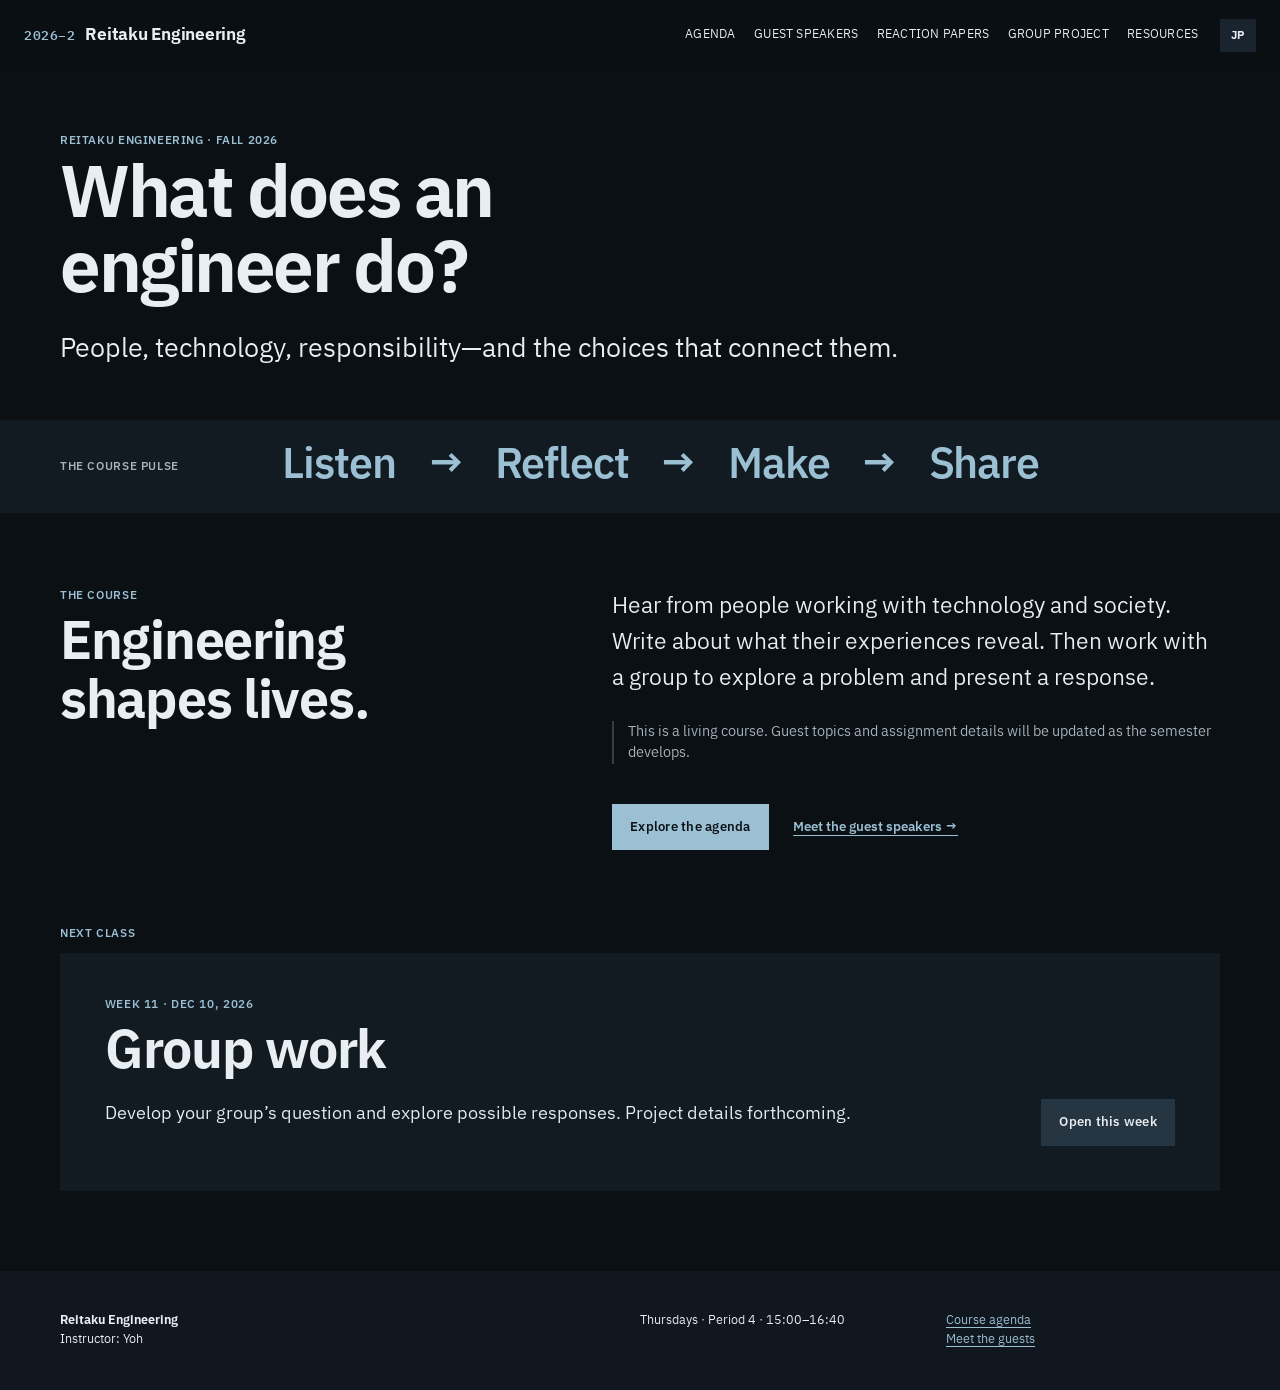
==== index.html @ f060b436 "Simplify map previews and remove PDF download links" ====
<!doctype html><html lang="en"><head><meta charset="utf-8"><meta name="viewport" content="width=device-width, initial-scale=1"><meta name="description" content="Fall 2026 Reitaku Engineering course with Yoh"><title>Home · Reitaku Engineering</title><link rel="icon" href="favicon.svg" type="image/svg+xml"><link rel="preconnect" href="https://fonts.googleapis.com"><link rel="preconnect" href="https://fonts.gstatic.com" crossorigin><link href="https://fonts.googleapis.com/css2?family=IBM+Plex+Mono:wght@400;500;600&family=IBM+Plex+Sans+JP:wght@400;500;600;700&family=IBM+Plex+Sans:wght@400;500;600;700&display=swap" rel="stylesheet"><link rel="stylesheet" href="assets/styles.css?v=55b4c68"><link rel="stylesheet" href="assets/design.css?v=3"></head><body data-page="index"><a class="skip-link" href="#main">Skip to content</a><header class="site-header"><a class="wordmark" href="index.html"><span>2026–2</span> Reitaku Engineering</a><button class="menu-toggle" aria-expanded="false" aria-controls="site-nav" data-ja="メニュー">Menu</button><nav id="site-nav" class="site-nav" aria-label="Course navigation"><a href="agenda.html" data-ja="授業予定">Agenda</a><a href="guests.html" data-ja="ゲスト講師">Guest speakers</a><a href="reactions.html" data-ja="リアクションペーパー">Reaction papers</a><a href="project.html" data-ja="グループ課題">Group project</a><a href="resources.html" data-ja="資料">Resources</a></nav></header><main id="main"><section class="page-hero wrap"><p class="eyebrow" data-ja="麗澤エンジニアリング · 2026年度後期">Reitaku Engineering · Fall 2026</p><h1 data-ja="エンジニアは<br>何をする人？">What does an<br>engineer do?</h1><p class="dek" data-ja="人、技術、責任。そのつながりを考える授業です。">People, technology, responsibility—and the choices that connect them.</p></section><section class="manifesto"><div class="wrap manifesto-grid"><p class="section-label" data-ja="授業の流れ">The course pulse</p><p class="pulse"><span data-ja="聞く">Listen</span> <span>→</span> <span data-ja="考える">Reflect</span> <span>→</span> <span data-ja="つくる">Make</span> <span>→</span> <span data-ja="伝える">Share</span></p></div></section><section class="wrap intro-grid"><div><p class="section-label" data-ja="この授業について">The course</p><h2 data-ja="技術は人の暮らしに関わる。">Engineering shapes lives.</h2></div><div class="prose-large"><p data-ja="実際に技術や社会に関わるゲストの話を聞き、自分の考えを文章にします。後半はグループで問題を探り、提案を発表します。">Hear from people working with technology and society. Write about what their experiences reveal. Then work with a group to explore a problem and present a response.</p><p class="living-course" data-ja="この授業は進行に合わせて更新します。講演内容や課題の詳細は随時案内します。">This is a living course. Guest topics and assignment details will be updated as the semester develops.</p><div class="hero-actions"><a class="button" href="agenda.html" data-ja="授業予定を見る">Explore the agenda</a><a class="text-link" href="guests.html" data-ja="ゲスト講師を見る →">Meet the guest speakers →</a></div></div></section><section class="wrap now-section"><p class="section-label" data-ja="次の授業">Next class</p><div class="feature-card" id="next-class"><p data-ja="授業予定を読み込み中…">Loading schedule…</p></div></section></main><footer class="site-footer"><div class="wrap footer-grid"><p><strong>Reitaku Engineering</strong><br><span data-ja="担当：Yoh">Instructor: Yoh</span></p><p data-ja="木曜日 · 4限 · 15:00–16:40">Thursdays · Period 4 · 15:00–16:40</p><p><a href="agenda.html" data-ja="授業予定を見る">Course agenda</a><br><a href="guests.html" data-ja="ゲスト講師を見る">Meet the guests</a></p></div></footer><script src="assets/site.js?v=3"></script></body></html>
---- assets/styles.css ----
:root {
  --paper: #f7f4ed;
  --ink: #111111;
  --muted: #5d5a54;
  --blue: #143c63;
  --red: #b6372e;
  --yellow: #e2b73b;
  --green: #2f6758;
  --white: #fffdf8;
  --serif: "Source Serif 4", Georgia, "Times New Roman", serif;
  --sans: "Libre Franklin", Arial, sans-serif;
  --max: 1240px;
}

* { box-sizing: border-box; }
html { scroll-behavior: smooth; }
body {
  margin: 0;
  color: var(--ink);
  background: var(--paper);
  font-family: var(--serif);
  font-size: 18px;
  line-height: 1.5;
}
a { color: inherit; }
.wrap { width: min(calc(100% - 48px), var(--max)); margin-inline: auto; }
.skip-link { position: fixed; left: 1rem; top: -5rem; z-index: 100; background: var(--ink); color: white; padding: .75rem 1rem; font-family: var(--sans); }
.skip-link:focus { top: 1rem; }
.site-header {
  min-height: 76px;
  padding: 0 max(24px, calc((100vw - var(--max)) / 2));
  display: flex;
  align-items: center;
  justify-content: space-between;
  gap: 2rem;
  background: var(--paper);
  position: sticky;
  top: 0;
  z-index: 20;
  box-shadow: 0 1px 0 rgba(17,17,17,.2);
}
.wordmark { font-family: var(--serif); font-size: 1.2rem; font-weight: 900; text-decoration: none; letter-spacing: -.02em; }
.wordmark span { color: var(--red); font-family: var(--sans); font-size: .72em; letter-spacing: .04em; margin-right: .4rem; }
.site-nav { display: flex; align-items: center; gap: 1.4rem; font-family: var(--sans); font-size: .72rem; text-transform: uppercase; letter-spacing: .06em; }
.site-nav a { text-decoration: none; }
.site-nav a:hover, .site-nav a[aria-current="page"] { color: var(--red); }
.language-toggle { margin-left: .2rem; border: 0; background: var(--ink); color: var(--white); padding: .55rem .7rem; cursor: pointer; font: 700 .68rem var(--sans); letter-spacing: .06em; }
.language-toggle:hover, .language-toggle:focus-visible { background: var(--red); }
.menu-toggle { display: none; font: 600 .75rem var(--sans); text-transform: uppercase; background: none; border: 0; padding: .5rem; }
.hero { padding-block: clamp(5rem, 10vw, 9rem) clamp(4rem, 8vw, 7rem); }
.eyebrow, .section-label, .kicker { margin: 0 0 1.25rem; font: 600 .72rem/1.2 var(--sans); letter-spacing: .09em; text-transform: uppercase; color: var(--red); }
.hero h1 { max-width: 1050px; margin: 0; font-size: clamp(3.5rem, 8vw, 7.75rem); line-height: .91; letter-spacing: -.055em; font-weight: 900; }
.hero h1 em { font-weight: 400; color: var(--blue); }
.dek { max-width: 730px; font-size: clamp(1.35rem, 2.5vw, 2.1rem); line-height: 1.25; margin: 2rem 0 0; }
.hero-actions { margin-top: 2.5rem; display: flex; align-items: center; flex-wrap: wrap; gap: 1.5rem; }
.button { display: inline-flex; align-items: center; justify-content: center; padding: .9rem 1.15rem; background: var(--ink); color: var(--white); text-decoration: none; font: 600 .78rem var(--sans); letter-spacing: .02em; }
.button:hover { background: var(--red); }
.text-link { font: 600 .8rem var(--sans); text-decoration-thickness: 1px; text-underline-offset: 4px; }
.manifesto { background: var(--blue); color: var(--white); padding-block: 2rem; }
.manifesto-grid { display: grid; grid-template-columns: 180px 1fr; gap: 2rem; align-items: center; }
.manifesto .section-label { color: var(--yellow); margin: 0; }
.pulse { font: 600 clamp(1.6rem, 4vw, 3.7rem)/1 var(--sans); letter-spacing: -.04em; margin: 0; }
.pulse span { color: var(--yellow); padding-inline: .25em; }
.intro-grid { display: grid; grid-template-columns: .85fr 1.15fr; gap: clamp(3rem, 8vw, 9rem); padding-block: 7rem; }
.intro-grid h2, .section-heading h2 { font-size: clamp(2.3rem, 4vw, 4rem); line-height: 1; letter-spacing: -.04em; margin: 0; }
.prose-large { font-size: clamp(1.25rem, 2vw, 1.65rem); line-height: 1.42; }
.prose-large p:first-child { margin-top: 0; }
.living-course { margin-top: 1.5rem; padding-left: 1rem; box-shadow: inset 3px 0 0 var(--yellow); color: var(--muted); font-family: var(--sans); font-size: .86rem; line-height: 1.55; }
.route-section { padding-block: 2rem 7rem; }
.section-heading { display: grid; grid-template-columns: 180px 1fr; gap: 2rem; margin-bottom: 3rem; }
.route-list { display: grid; grid-template-columns: repeat(4, 1fr); gap: 1px; background: rgba(17,17,17,.2); }
.route-list a { min-height: 190px; padding: 1.4rem; background: var(--paper); display: flex; flex-direction: column; text-decoration: none; }
.route-list a:hover { background: var(--yellow); }
.route-list span, .route-list small { font: 600 .7rem var(--sans); letter-spacing: .05em; }
.route-list strong { font-size: 1.5rem; line-height: 1.08; margin-block: auto; }
.route-list small { color: var(--muted); }
.now-section { padding-bottom: 8rem; }
.feature-card { background: var(--green); color: var(--white); padding: clamp(2rem, 5vw, 4rem); display: flex; justify-content: space-between; gap: 3rem; align-items: end; }
.feature-card > div { max-width: 760px; }
.feature-card .kicker { color: var(--yellow); }
.feature-card h2 { margin: 0; font-size: clamp(2.5rem, 5vw, 5rem); line-height: .95; letter-spacing: -.04em; }
.feature-card p:not(.kicker) { font-size: 1.25rem; }
.button-light { background: var(--white); color: var(--ink); white-space: nowrap; }
.site-footer { background: var(--ink); color: var(--white); padding-block: 3rem; font-family: var(--sans); font-size: .75rem; }
.footer-grid { display: grid; grid-template-columns: 2fr 1fr 1fr; gap: 2rem; }
.footer-grid p { margin: 0; }
.footer-grid a { color: var(--white); text-underline-offset: 3px; }

/* Interior pages */
.page-hero { padding-block: clamp(4rem, 8vw, 7rem) 4rem; }
.page-hero h1 { max-width: 1000px; margin: 0; font-size: clamp(3.4rem, 8vw, 7rem); line-height: .9; letter-spacing: -.055em; }
.page-hero .dek { max-width: 850px; }
.page-index { margin-top: 2.5rem; display: flex; gap: .65rem; flex-wrap: wrap; }
.page-index a { padding: .55rem .75rem; background: rgba(20,60,99,.09); font: 600 .7rem var(--sans); text-decoration: none; }
.page-index a:hover { background: var(--yellow); }
.section-band { padding-block: 1.2rem; background: var(--blue); color: var(--white); }
.section-band .wrap { display: flex; justify-content: space-between; align-items: center; gap: 1rem; }
.section-band h2 { margin: 0; font-size: 1.35rem; }
.section-band p { margin: 0; color: var(--yellow); font: 600 .7rem var(--sans); text-transform: uppercase; letter-spacing: .06em; }
.week-list { padding-block: 2rem 7rem; }
.week { display: grid; grid-template-columns: 110px minmax(0, 1fr); gap: clamp(1.5rem, 5vw, 5rem); padding-block: 3rem; box-shadow: inset 0 1px 0 rgba(17,17,17,.18); scroll-margin-top: 90px; }
.week:first-child { box-shadow: none; }
.week-number { font: 700 clamp(2.4rem, 5vw, 4.5rem)/.9 var(--sans); color: var(--red); letter-spacing: -.06em; }
.week-date { margin-top: .7rem; font: 600 .7rem var(--sans); text-transform: uppercase; letter-spacing: .05em; }
.week-content h2 { margin: 0; max-width: 900px; font-size: clamp(2rem, 4vw, 3.7rem); line-height: .98; letter-spacing: -.04em; }
.week-meta { display: flex; gap: 1rem; flex-wrap: wrap; margin: 1rem 0 2rem; font: 600 .7rem var(--sans); text-transform: uppercase; letter-spacing: .05em; }
.week-meta a { color: var(--blue); text-underline-offset: 3px; }
.week-grid { display: grid; grid-template-columns: repeat(3, 1fr); gap: 2rem; }
.week-grid h3, .detail-block h3 { font: 700 .69rem var(--sans); letter-spacing: .08em; text-transform: uppercase; color: var(--red); margin: 0 0 .7rem; }
.week-grid p { margin: 0; font-size: 1rem; }
.inline-resource { display: inline; color: var(--blue); font-weight: 600; text-underline-offset: 3px; }
.editorial-note { margin: 1.5rem 0 0; padding: 1.3rem 1.5rem; background: #eee7d8; font-size: 1.02rem; }
.agenda-week-list { padding-block: 2rem 7rem; }
.agenda-week { padding-block: 3rem; box-shadow: inset 0 1px 0 rgba(17,17,17,.18); scroll-margin-top: 90px; }
.agenda-week:first-child { box-shadow: none; }
.agenda-week-heading { display: grid; grid-template-columns: 110px minmax(0, 1fr); gap: clamp(1.5rem, 5vw, 5rem); }
.agenda-week-title > p { margin: 0 0 .35rem; color: var(--muted); font: 600 .71rem var(--sans); letter-spacing: .06em; text-transform: uppercase; }
.agenda-week-title h2 { margin: 0; max-width: 900px; font-size: clamp(2rem, 4vw, 3.7rem); line-height: .98; letter-spacing: -.04em; }
.agenda-title-line { display: flex; align-items: center; gap: 1rem; }
.agenda-guest-icon { flex: 0 0 auto; width: 64px; height: 64px; overflow: hidden; border-radius: 50%; border: 2px solid var(--yellow); background: var(--blue); }
.agenda-guest-icon img { display: block; width: 100%; height: 100%; object-fit: cover; }
.agenda-week-detail { display: grid; grid-template-columns: repeat(2, minmax(0, 1fr)); gap: 2rem clamp(2rem, 5vw, 5rem); margin: 2.2rem 0 0 calc(110px + clamp(1.5rem, 5vw, 5rem)); }
.agenda-detail-block h3, .agenda-resources h3 { margin: 0 0 .7rem; color: var(--red); font: 700 .69rem var(--sans); letter-spacing: .08em; text-transform: uppercase; }
.agenda-detail-block p, .agenda-detail-block ul { margin: 0; font-size: 1rem; }
.agenda-detail-block ul { padding-left: 1.1rem; }
.agenda-detail-block a { color: var(--blue); text-underline-offset: 3px; }
.agenda-resources { grid-column: 1 / -1; }
.agenda-resource-grid { display: grid; grid-template-columns: repeat(3, minmax(0, 1fr)); gap: 1px; background: rgba(17,17,17,.18); }
.agenda-resource { min-width: 0; padding: 1rem; background: #eee7d8; text-decoration: none; }
.agenda-resource:only-child { grid-column: 1 / -1; }
.agenda-resource:hover { background: var(--yellow); }
.agenda-resource span, .agenda-resource small { display: block; font: 600 .66rem/1.35 var(--sans); letter-spacing: .04em; }
.agenda-resource span { color: var(--red); }
.agenda-resource strong { display: block; margin: .45rem 0; font: 700 .9rem/1.2 var(--sans); }
.agenda-resource small { color: var(--muted); }
.agenda-make-button { grid-column: 1 / -1; justify-self: start; }
.agenda-lecture-button { grid-column: 1 / -1; justify-self: start; }
.agenda-locked { margin: 1.4rem 0 0 calc(110px + clamp(1.5rem, 5vw, 5rem)); color: var(--muted); font: .84rem var(--sans); }
.agenda-locked strong { color: var(--red); letter-spacing: .06em; }
.card-grid { display: grid; grid-template-columns: repeat(2, minmax(0, 1fr)); gap: 1px; background: rgba(17,17,17,.18); margin-bottom: 7rem; }
.topic-card { background: var(--paper); padding: clamp(1.7rem, 4vw, 3rem); scroll-margin-top: 100px; }
.topic-card:nth-child(3n+2) { background: #eef2f1; }
.topic-card .num { font: 700 .75rem var(--sans); color: var(--red); letter-spacing: .07em; }
.topic-card h2 { margin: .8rem 0 .5rem; font-size: clamp(2rem, 3.5vw, 3.25rem); line-height: 1; letter-spacing: -.035em; }
.topic-card .date { margin: 0 0 1.75rem; font: 600 .72rem var(--sans); text-transform: uppercase; }
.topic-card dl { margin: 0; }
.topic-card dt { margin-top: 1.25rem; font: 700 .67rem var(--sans); color: var(--red); text-transform: uppercase; letter-spacing: .07em; }
.topic-card dd { margin: .3rem 0 0; }
.callout { margin-block: 0 7rem; background: var(--yellow); padding: clamp(2rem, 5vw, 4rem); display: grid; grid-template-columns: .65fr 1.35fr; gap: 3rem; }
.callout h2 { margin: 0; font-size: clamp(2rem, 4vw, 4rem); line-height: .98; }
.callout p { margin-top: 0; font-size: 1.15rem; }
.make-list, .resource-list { padding-bottom: 7rem; }
.make-row { display: grid; grid-template-columns: 90px 270px 1fr 1fr; gap: 2rem; padding-block: 1.6rem; box-shadow: inset 0 1px 0 rgba(17,17,17,.18); }
.make-row:first-child { box-shadow: none; }
.make-row .when { font: 700 .72rem var(--sans); color: var(--red); text-transform: uppercase; }
.make-row h2 { font-size: 1.35rem; line-height: 1.1; margin: 0; }
.make-row p { font-size: .96rem; margin: 0; }
.make-row strong { display: block; margin-bottom: .25rem; font: 700 .65rem var(--sans); color: var(--blue); text-transform: uppercase; letter-spacing: .05em; }
.make-submission { grid-column: 2 / -1; margin-top: .4rem; padding: 1.5rem 0 .25rem; border-top: 1px solid rgba(17,17,17,.18); }
.make-submit-note { max-width: 660px; margin: .8rem 0 2rem; font-size: .86rem !important; color: var(--muted); }
.make-gallery-title { margin: 0 0 .9rem; font: 700 .68rem var(--sans); color: var(--red); letter-spacing: .07em; }
.make-gallery-empty { margin: 0; padding: 1.2rem; background: #eee7d8; color: var(--muted); font-size: .9rem !important; }
.make-gallery-grid { display: grid; grid-template-columns: repeat(3, minmax(0, 1fr)); gap: 1px; background: rgba(17,17,17,.18); }
.make-gallery-card { min-width: 0; padding: 1.25rem; background: var(--paper); }
.make-gallery-card img { display: block; width: 100%; aspect-ratio: 16 / 9; margin: -1.25rem -1.25rem 1.1rem; width: calc(100% + 2.5rem); object-fit: cover; }
.make-gallery-name, .make-gallery-updated { margin: 0; font: 600 .67rem var(--sans) !important; color: var(--muted); letter-spacing: .03em; }
.make-gallery-card h3 { margin: .45rem 0 .65rem; font-size: 1.25rem; line-height: 1.08; }
.make-gallery-description { margin: 0 0 1rem; font-size: .88rem !important; }
.make-gallery-link { display: inline-block; font: 700 .67rem var(--sans); color: var(--red); letter-spacing: .04em; text-underline-offset: 3px; }
.make-gallery-updated { margin-top: 1rem; }
.resource-filter { display: flex; gap: .6rem; flex-wrap: wrap; margin: 0 0 2rem; }
.resource-filter button { border: 0; background: rgba(20,60,99,.09); padding: .65rem .8rem; cursor: pointer; font: 600 .7rem var(--sans); }
.resource-filter button.active, .resource-filter button:hover { background: var(--yellow); }
.resource-row { display: grid; grid-template-columns: 80px 130px minmax(250px, 1.35fr) minmax(230px, 1fr) 80px; gap: 1.5rem; padding-block: 1.4rem; align-items: start; box-shadow: inset 0 1px 0 rgba(17,17,17,.18); }
.resource-row[hidden] { display: none; }
.resource-row .code, .resource-row .type { font: 600 .68rem var(--sans); text-transform: uppercase; letter-spacing: .04em; color: var(--muted); }
.resource-row h2 { font-size: 1.15rem; line-height: 1.2; margin: 0; }
.resource-row p { font-size: .92rem; margin: 0; }
.resource-row .visit { justify-self: end; font: 700 .68rem var(--sans); color: var(--red); text-transform: uppercase; text-underline-offset: 3px; }
.guest-list { padding-bottom: 7rem; }
.guest { display: grid; grid-template-columns: minmax(240px, .8fr) minmax(0, 1.2fr); gap: clamp(2rem, 7vw, 8rem); padding-block: 4rem; box-shadow: inset 0 1px 0 rgba(17,17,17,.18); scroll-margin-top: 90px; }
.guest:first-child { box-shadow: none; }
.guest h2 { font-size: clamp(2.7rem, 5vw, 5rem); line-height: .92; letter-spacing: -.05em; margin: 0; }
.guest .guest-date { margin: 1rem 0 0; font: 600 .72rem var(--sans); text-transform: uppercase; letter-spacing: .05em; color: var(--red); }
.guest-photo { display: block; width: min(100%, 340px); aspect-ratio: 1; margin-top: 1.5rem; object-fit: cover; border-radius: 50%; border: 5px solid var(--yellow); }
.guest-role { margin: 0 0 1rem; color: var(--red); font: 700 .72rem/1.45 var(--sans); letter-spacing: .06em; text-transform: uppercase; }
.guest-arc { font-size: 1.45rem; line-height: 1.32; margin-top: 0; }
.guest-bio { margin: 1.75rem 0 2rem; padding: 1.5rem; background: #eee7d8; }
.guest-bio h3 { margin: 0 0 .75rem; }
.guest-bio p { margin: 0 0 1rem; font-size: 1rem; }
.guest-bio p:last-child { margin-bottom: 0; }
.guest-details { display: grid; grid-template-columns: 1fr 1fr; gap: 2rem; }
.guest-details p { margin: .3rem 0 0; }
.exhibition-hero { background: var(--ink); color: var(--white); }
.exhibition-hero .eyebrow { color: var(--yellow); }
.exhibition-hero h1 em { color: var(--yellow); }
.crit-flow { display: grid; grid-template-columns: repeat(3, 1fr); gap: 1px; background: rgba(17,17,17,.2); margin: 2rem 0 7rem; }
.crit-step { background: var(--paper); padding: 2rem; }
.crit-step strong { display: block; font: 700 3rem var(--sans); color: var(--red); }
.crit-step h3 { margin: .8rem 0 .5rem; }
.criteria { display: grid; grid-template-columns: repeat(5, 1fr); margin-bottom: 7rem; }
.criterion { min-height: 210px; padding: 1.5rem; color: var(--white); display: flex; flex-direction: column; justify-content: space-between; }
.criterion:nth-child(1), .criterion:nth-child(4) { background: var(--blue); }
.criterion:nth-child(2), .criterion:nth-child(5) { background: var(--red); }
.criterion:nth-child(3) { background: var(--green); }
.criterion span { font: 600 .67rem var(--sans); text-transform: uppercase; letter-spacing: .06em; color: var(--yellow); }
.criterion strong { font-size: 1.5rem; line-height: 1.05; }

@media (max-width: 960px) {
  .week-grid { grid-template-columns: 1fr; gap: 1.4rem; }
  .agenda-week-detail { grid-template-columns: 1fr; }
  .agenda-resource-grid { grid-template-columns: repeat(2, minmax(0, 1fr)); }
  .make-row { grid-template-columns: 75px 1fr 1fr; }
  .make-row > :last-child { grid-column: 2 / -1; }
  .make-submission { grid-column: 2 / -1; }
  .make-gallery-grid { grid-template-columns: repeat(2, minmax(0, 1fr)); }
  .resource-row { grid-template-columns: 65px 100px 1fr 70px; }
  .resource-row > p { grid-column: 3 / -1; }
  .criteria { grid-template-columns: repeat(2, 1fr); }
}

@media (max-width: 840px) {
  .menu-toggle { display: block; }
  .site-nav { display: none; position: absolute; inset: 76px 0 auto; padding: 1.25rem 24px 1.5rem; background: var(--paper); box-shadow: 0 1px 0 rgba(17,17,17,.2); flex-direction: column; align-items: flex-start; }
  .language-toggle { margin: .5rem 0 0; }
  .site-nav.open { display: flex; }
  .manifesto-grid, .intro-grid, .section-heading { grid-template-columns: 1fr; gap: 1.5rem; }
  .route-list { grid-template-columns: repeat(2, 1fr); }
  .feature-card { align-items: flex-start; flex-direction: column; }
  .card-grid, .callout, .guest { grid-template-columns: 1fr; }
  .guest-details { grid-template-columns: 1fr; }
  .crit-flow { grid-template-columns: 1fr; }
}
@media (max-width: 520px) {
  .wrap { width: min(calc(100% - 28px), var(--max)); }
  .site-header { padding-inline: 14px; min-height: 66px; }
  .site-nav { top: 66px; padding-inline: 14px; }
  .hero h1 { font-size: 3.35rem; }
  .route-list { grid-template-columns: 1fr; }
  .route-list a { min-height: 145px; }
  .footer-grid { grid-template-columns: 1fr; }
  .page-hero h1 { font-size: 3.2rem; }
  .week { grid-template-columns: 1fr; }
  .agenda-week-heading { grid-template-columns: 1fr; }
  .agenda-week-detail, .agenda-locked { margin-left: 0; }
  .agenda-resource-grid { grid-template-columns: 1fr; }
  .week-number { font-size: 2.25rem; }
  .make-row { grid-template-columns: 1fr; gap: .65rem; }
  .make-row > :last-child { grid-column: auto; }
  .make-submission { grid-column: auto; }
  .make-gallery-grid { grid-template-columns: 1fr; }
  .resource-row { grid-template-columns: 55px 1fr 60px; gap: .8rem; }
  .resource-row h2 { grid-column: 2 / -1; }
  .resource-row > p { grid-column: 2 / -1; }
  .criteria { grid-template-columns: 1fr; }
}

/* Agenda: lecture across the first row, then studio and homework side by side. */
.agenda-page .agenda-week-detail { display: block; margin-top: 2rem; }
.agenda-lecture-row { padding: clamp(1.3rem, 2.8vw, 2.25rem); border-left: 5px solid var(--blue); background: #e9eef1; }
.agenda-row-heading { display: flex; align-items: end; justify-content: space-between; flex-wrap: wrap; gap: .35rem 1.5rem; margin-bottom: 1.2rem; }
.agenda-row-heading span, .agenda-work-card header span { display: block; width: 100%; font: 700 .67rem/1.3 var(--sans); letter-spacing: .09em; }
.agenda-row-heading span { color: var(--blue); }
.agenda-row-heading h3, .agenda-work-card header h3 { margin: 0; font-size: clamp(1.65rem, 2.8vw, 2.5rem); line-height: 1.03; letter-spacing: -.035em; }
.agenda-row-heading p { margin: 0; color: var(--muted); font: 600 .72rem var(--sans); text-transform: uppercase; letter-spacing: .04em; }
.agenda-time-grid { display: grid; grid-template-columns: repeat(4, minmax(0, 1fr)); gap: 1px; margin: 0 0 1.4rem; padding: 1px; background: #b5c3cd; list-style: none; }
.agenda-time-grid li { min-width: 0; min-height: 128px; padding: .95rem; background: var(--white); }
.agenda-time-grid time { display: block; margin-bottom: .3rem; color: var(--blue); font: 700 .66rem var(--sans); letter-spacing: .06em; }
.agenda-time-grid strong { display: block; font-size: 1.08rem; line-height: 1.15; }
.agenda-time-grid span { display: block; margin-top: .35rem; color: var(--muted); font: .76rem/1.38 var(--sans); }
.agenda-lecture-grid { display: grid; grid-template-columns: minmax(0, 1fr) minmax(215px, 270px); gap: clamp(1.25rem, 3vw, 2.5rem); align-items: start; }
.agenda-lecture-copy { display: grid; gap: 1.2rem; min-width: 0; }
.agenda-lecture-copy .agenda-detail-block:first-child p:first-of-type { font-size: 1.15rem; line-height: 1.44; }
.agenda-detail-block h4, .agenda-resources h4 { margin: 0 0 .42rem; color: var(--blue); font: 700 .67rem var(--sans); letter-spacing: .08em; text-transform: uppercase; }
.agenda-detail-block p + p, .agenda-detail-block ul + p { margin-top: .65rem; }
.agenda-slide-card { display: block; min-width: 0; background: var(--ink); color: var(--white); text-decoration: none; }
.agenda-slide-card:hover .agenda-slide-caption, .agenda-slide-card:focus-visible .agenda-slide-caption { background: var(--blue); }
.agenda-slide-image { display: flex; align-items: center; justify-content: center; min-height: 175px; background: #07131b; overflow: hidden; }
.agenda-slide-image img { display: block; width: 100%; height: 175px; object-fit: cover; }
.agenda-slide-placeholder { font: 700 2.2rem var(--sans); letter-spacing: -.06em; }
.agenda-slide-caption { display: grid; gap: .2rem; padding: .8rem .95rem; }
.agenda-slide-caption > span { color: #d2dce2; font: 700 .61rem var(--sans); letter-spacing: .08em; }
.agenda-slide-caption strong { display: flex; justify-content: space-between; gap: 1rem; font: 700 .85rem var(--sans); }
.agenda-slide-card--pending { min-height: 227px; padding: 1.3rem; background: #d8e1e6; color: var(--blue); }
.agenda-slide-card--pending > span { font: 700 1.85rem var(--sans); letter-spacing: -.05em; }
.agenda-slide-card--pending strong { display: block; margin-top: 2.5rem; font: 700 .9rem var(--sans); }
.agenda-slide-card--pending p { margin: .35rem 0 0; color: var(--muted); font: .76rem/1.4 var(--sans); }
.agenda-slide-followup { display: block; margin-top: .7rem; color: var(--blue); font: 600 .72rem/1.4 var(--sans); text-decoration: underline; text-underline-offset: .18em; }
.agenda-work-grid { display: grid; grid-template-columns: repeat(2, minmax(0, 1fr)); gap: 1rem; margin-top: 1rem; }
.agenda-work-card { min-width: 0; padding: clamp(1.25rem, 2.5vw, 2rem); }
.agenda-work-card header { margin-bottom: 1.3rem; }
.agenda-work-card header span { margin-bottom: .55rem; }
.agenda-work-card--activity { border-left: 5px solid var(--green); background: #e7efe8; }
.agenda-work-card--activity header span, .agenda-work-card--activity .agenda-detail-block h4, .agenda-work-card--activity .agenda-resources h4 { color: var(--green); }
.agenda-work-card--homework { border-left: 5px solid var(--red); background: #f6ebd1; }
.agenda-work-card--homework header span, .agenda-work-card--homework .agenda-detail-block h4 { color: var(--red); }
.agenda-work-card .agenda-detail-block + .agenda-detail-block, .agenda-work-card .agenda-resources, .agenda-lecture-copy .agenda-resources { margin-top: 1.15rem; padding-top: 1.1rem; border-top: 1px solid rgba(17,17,17,.15); }
.agenda-work-card .agenda-detail-block p, .agenda-work-card .agenda-detail-block ul { font-size: .95rem; }
.agenda-work-card .agenda-make-button { margin-top: 1.5rem; }
.agenda-work-card .agenda-resource-grid, .agenda-lecture-copy .agenda-resource-grid { grid-template-columns: repeat(2, minmax(0, 1fr)); }
.agenda-work-card .agenda-resource { background: #1d2026; }
.agenda-lecture-copy .agenda-resource { background: var(--white); }

@media (max-width: 960px) {
  .agenda-time-grid { grid-template-columns: repeat(2, minmax(0, 1fr)); }
}
@media (max-width: 720px) {
  .agenda-lecture-grid, .agenda-work-grid { grid-template-columns: 1fr; }
  .agenda-lecture-aside { max-width: 340px; }
}
@media (max-width: 520px) {
  .agenda-time-grid { grid-template-columns: 1fr; }
  .agenda-time-grid li { min-height: 0; }
  .agenda-work-card .agenda-resource-grid, .agenda-lecture-copy .agenda-resource-grid { grid-template-columns: 1fr; }
}

/* Reitaku Engineering: a distinct, near-black studio palette. */
:root {
  color-scheme: dark;
  --paper: #08090b;
  --ink: #f2f1ec;
  --muted: #a4a5ab;
  --blue: #9bd8ff;
  --red: #ff786e;
  --yellow: #d9ff62;
  --green: #b1efb7;
  --white: #111318;
}
body { background: var(--paper); color: var(--ink); }
.skip-link { background: #181b21; color: var(--ink); }
.site-header { background: rgba(8,9,11,.96); box-shadow: 0 1px 0 #292b31; backdrop-filter: blur(16px); }
.wordmark span, .week-number, .eyebrow, .section-label, .kicker { color: var(--yellow); }
.site-nav a:hover, .site-nav a[aria-current="page"] { color: var(--yellow); }
.language-toggle { background: #25272d; color: var(--yellow); }
.language-toggle:hover, .language-toggle:focus-visible { background: var(--yellow); color: #10120a; }
.button { background: var(--yellow); color: #10120a; }
.button:hover { background: #f2f2ed; color: #111318; }
.button-light { background: #f2f2ed; color: #111318; }
.manifesto, .section-band { background: #13151a; color: var(--ink); border-block: 1px solid #292b31; }
.manifesto .section-label, .pulse span { color: var(--yellow); }
.pulse { color: var(--ink); }
.route-list a:hover { color: #10120a; }
.hero h1 em, .agenda-week-title > p, .agenda-detail-block h4, .agenda-resources h4,
.agenda-resource span, .agenda-work-card--activity header span,
.agenda-work-card--activity .agenda-detail-block h4 { color: var(--blue); }
.living-course { color: var(--muted); }
.feature-card { background: #16191f; color: var(--ink); border: 1px solid #30333a; }
.feature-card .kicker { color: var(--yellow); }
.site-footer { background: #111318; color: var(--ink); border-top: 1px solid #292b31; }
.footer-grid a { color: var(--blue); }
.page-index a, .resource-filter button { background: #17191f; color: var(--ink); }
.page-index a:hover, .resource-filter button.active, .resource-filter button:hover { background: var(--yellow); color: #10120a; }
.agenda-week, .week, .make-row, .resource-row, .guest { box-shadow: inset 0 1px 0 #292b31; }
.agenda-week:first-child, .week:first-child, .make-row:first-child, .guest:first-child { box-shadow: none; }
.agenda-content, .schedule-note, .guest-bio, .topic-card, .route-list a,
.route-list div, .crit-step, .make-gallery-empty, .agenda-resource,
.agenda-time-grid li, .agenda-work-card--activity, .agenda-work-card--homework,
.agenda-lecture-row, .editorial-note { background: #14161b; color: var(--ink); }
.agenda-content { border: 1px solid #2a2c33; }
.agenda-more summary, .speaker-line, .week-meta a, .inline-resource,
.agenda-detail-block a, .agenda-resource span, .make-row strong,
.resource-row .visit, .guest-role, .guest .guest-date, .text-link { color: var(--blue); }
.agenda-work-card--activity, .agenda-work-card--homework, .agenda-lecture-row { border-color: #42454d; }
.agenda-work-card--activity { border-left-color: var(--green); }
.agenda-work-card--homework { border-left-color: var(--red); }
.agenda-lecture-row { border-left-color: var(--blue); }
.agenda-time-grid { background: #292c34; }
.agenda-time-grid time { color: var(--blue); }
.agenda-work-card .agenda-resource { background: #1d2026; }
.agenda-lecture-copy .agenda-resource { background: #1d2026; }
.agenda-resource-grid { background: #292c34; }
.agenda-resource:hover { background: #292d20; }
.agenda-slide-image { background: #050608; }
.agenda-slide-card { background: #111318; color: var(--ink); }
.agenda-slide-card:hover .agenda-slide-caption, .agenda-slide-card:focus-visible .agenda-slide-caption { background: #253644; }
.agenda-slide-card--pending { background: #17191f; color: var(--blue); }
.agenda-slide-card--pending p { color: var(--muted); }
.agenda-slide-followup, .lecture-preview-back, .lecture-preview-heading > a { color: var(--blue); }
.make-gallery-card { background: #14161b; }
.make-gallery-name, .make-gallery-updated, .make-submit-note { color: var(--muted); }
.make-gallery-link, .guest-role { color: var(--yellow); }
.prompt-grid { background: #292c34; }
.prompt-grid article { background: #14161b; }
.callout { background: #d9ff62; color: #10120a; }
.exhibition-hero { background: #111318; color: var(--ink); }
.exhibition-hero .eyebrow, .exhibition-hero h1 em { color: var(--yellow); }
.agenda-lecture-stage, .lecture-preview-stage { background: #07080a; }
.agenda-lecture-row p, .agenda-detail-block p, .agenda-detail-block ul { color: var(--ink); }

/* Week 1 teaching materials: the question form leads, followed by the deck and map. */
.week-one-materials { margin: 2.2rem 0 1rem; padding: clamp(1.1rem, 2.8vw, 2rem); background: #101217; border: 1px solid #343740; }
.week-one-topline { display: flex; justify-content: space-between; align-items: center; gap: 1.25rem; margin-bottom: 1.4rem; }
.week-one-topline .section-label { margin: 0 0 .45rem; }
.week-one-topline h3 { margin: 0; font-size: clamp(1.8rem, 3vw, 2.7rem); line-height: 1; letter-spacing: -.04em; }
.question-cta { display: grid; gap: .2rem; min-width: min(100%, 340px); padding: 1rem 1.2rem; background: var(--yellow); color: #11130c; text-decoration: none; }
.question-cta span, .question-cta small { font: 700 .64rem/1.3 var(--sans); letter-spacing: .06em; text-transform: uppercase; }
.question-cta strong { display: flex; justify-content: space-between; gap: .8rem; font: 700 1.05rem/1.2 var(--sans); }
.question-cta small { opacity: .72; text-transform: none; letter-spacing: 0; }
.question-cta:hover, .question-cta:focus-visible { background: #f2f2ed; }
.week-one-material-grid { display: grid; grid-template-columns: minmax(0, .9fr) minmax(0, 1.1fr); gap: 1rem; align-items: start; }
.week-one-slide-panel, .engineer-map-panel { min-width: 0; padding: 1rem; background: #08090b; border: 1px solid #292c33; }
.material-heading { display: flex; justify-content: space-between; align-items: end; gap: .8rem; margin-bottom: .8rem; }
.material-heading p { margin: 0 0 .2rem; color: var(--yellow); font: 700 .59rem var(--sans); letter-spacing: .09em; }
.material-heading h4 { margin: 0; font-size: 1.25rem; line-height: 1.1; }
.material-heading a, .slide-download { color: var(--blue); font: 700 .64rem var(--sans); text-underline-offset: .2em; white-space: nowrap; }
.week-one-slideshow { overflow: hidden; background: #08090b; border: 1px solid #292c33; }
.week-one-slideshow:focus-visible { outline: 2px solid var(--yellow); outline-offset: 3px; }
.slide-stage { display: grid; place-items: center; aspect-ratio: 16 / 9; background: #111318; }
.slide-stage img { display: block; width: 100%; height: 100%; object-fit: contain; }
.slide-toolbar { display: flex; align-items: center; justify-content: center; gap: 1rem; padding: .45rem; border-top: 1px solid #292c33; }
.slide-toolbar button { min-width: 2.3rem; min-height: 2.1rem; border: 1px solid #484b55; background: #191b21; color: var(--ink); cursor: pointer; font: 700 .85rem var(--sans); }
.slide-toolbar button:hover:not(:disabled), .slide-toolbar button:focus-visible { background: var(--yellow); color: #11130c; }
.slide-toolbar button:disabled { opacity: .4; cursor: default; }
.slide-toolbar output { min-width: 3.5rem; color: var(--muted); text-align: center; font: 700 .68rem var(--sans); font-variant-numeric: tabular-nums; }
.slide-download { display: inline-block; margin-top: .7rem; }
.engineer-map-viewer { position: relative; width: 100%; aspect-ratio: var(--map-ratio, 4 / 3); overflow: hidden; background: #14161b; border: 1px solid #292c33; cursor: grab; touch-action: none; outline-offset: 3px; }
.engineer-map-viewer:focus-visible { outline: 2px solid var(--yellow); }
.engineer-map-viewer.is-dragging { cursor: grabbing; }
.map-canvas { position: absolute; inset: 0; transform-origin: center center; }
.engineer-map-image { position: absolute; inset: 0; display: block; width: 100%; height: 100%; object-fit: contain; user-select: none; pointer-events: none; }
.map-hotspots { position: absolute; inset: 0; }
.map-term { position: absolute; left: var(--x); top: var(--y); display: grid; justify-items: start; gap: .15rem; box-sizing: border-box; width: 16px; height: 16px; padding: 0; overflow: hidden; transform: translate(-50%,-50%); border: 2px solid rgba(255,255,255,.5); border-radius: 50%; background: rgba(0,0,0,.5); box-shadow: none; color: transparent; cursor: help; font: 0/0 var(--sans); transition: width .12s ease, height .12s ease, padding .12s ease, border-radius .12s ease, background .12s ease, box-shadow .12s ease; }
.map-term span { display: none; }
.map-term:hover, .map-term:focus-visible { z-index: 4; width: max-content; height: auto; max-width: min(230px, 48vw); padding: .45rem .6rem; border: 1px solid rgba(217,255,98,.55); border-radius: 2px; background: #0b0c0fee; color: var(--ink); font: 700 .62rem/1.3 var(--sans); box-shadow: 0 2px 8px #0008; }
.map-term:hover span, .map-term:focus-visible span { display: block; }
.map-term span + span { color: var(--yellow); font-size: .72rem; }
.map-term:focus-visible { outline: 2px solid var(--yellow); outline-offset: 2px; }
.map-viewer-toolbar { position: absolute; right: .65rem; bottom: .65rem; display: flex; align-items: center; gap: .25rem; padding: .3rem; background: rgba(8,9,11,.93); border: 1px solid #464953; color: var(--ink); font: 700 .68rem var(--sans); }
.map-viewer-toolbar { z-index: 6; }
.map-viewer-instruction { position: absolute; z-index: 6; left: .65rem; top: .65rem; margin: 0; padding: .35rem .5rem; background: rgba(8,9,11,.88); color: var(--yellow); font: 700 .62rem/1.35 var(--sans); }
.map-tabs { display: flex; gap: .35rem; margin: 0 0 .65rem; border-bottom: 1px solid #292c33; }
.map-tabs [role="tab"] { margin-bottom: -1px; padding: .58rem .78rem; border: 1px solid transparent; border-bottom-color: #292c33; background: transparent; color: var(--muted); cursor: pointer; font: 700 .67rem var(--sans); }
.map-tabs [role="tab"][aria-selected="true"] { border-color: #292c33; border-bottom-color: #08090b; background: #08090b; color: var(--yellow); }
.map-tabs [role="tab"]:hover, .map-tabs [role="tab"]:focus-visible { color: var(--ink); }
.map-tab-panel[hidden] { display: none; }
.map-original-link { margin: .5rem 0 0; font: 600 .66rem/1.4 var(--sans); color: var(--muted); }
.map-original-link a { color: var(--blue); text-underline-offset: .18em; }
.map-viewer-toolbar button { min-width: 2rem; min-height: 2rem; border: 1px solid #484b55; background: #191b21; color: var(--ink); cursor: pointer; font: 700 .9rem var(--sans); }
.map-viewer-toolbar button:hover, .map-viewer-toolbar button:focus-visible { background: var(--yellow); color: #11130c; }
.map-viewer-toolbar button[data-map-action="fullscreen"] { font: 700 .63rem var(--sans); padding-inline: .5rem; }
.map-viewer-toolbar output { min-width: 3.3rem; text-align: center; font-variant-numeric: tabular-nums; }
.map-viewer-hint { margin: .55rem 0 0; color: var(--muted); font: .66rem/1.4 var(--sans); }
.engineer-map-viewer:fullscreen, .engineer-map-viewer.is-fullscreen-fallback { width: 100vw; height: 100vh; max-width: none; aspect-ratio: auto; background: #050608; border: 0; cursor: grab; }
.engineer-map-viewer:fullscreen .map-canvas, .engineer-map-viewer.is-fullscreen-fallback .map-canvas { inset: 0; width: min(100vw, var(--map-width-at-height, 132.8vh)); height: min(100vh, var(--map-height-at-width, 75.3vw)); margin: auto; }
.engineer-map-viewer:fullscreen .map-viewer-toolbar, .engineer-map-viewer.is-fullscreen-fallback .map-viewer-toolbar { right: max(1.25rem, env(safe-area-inset-right)); bottom: max(1.25rem, env(safe-area-inset-bottom)); }
.engineer-map-viewer:fullscreen .map-term:not(:hover):not(:focus-visible), .engineer-map-viewer.is-fullscreen-fallback .map-term:not(:hover):not(:focus-visible) { width: 18px; height: 18px; }
.map-fullscreen-open { overflow: hidden; }
@media (max-width: 720px) {
  .week-one-topline { align-items: stretch; flex-direction: column; }
  .week-one-material-grid { grid-template-columns: 1fr; }
  .material-heading { align-items: start; flex-direction: column; }
}

/* Dedicated Marp preview with a full-screen reading mode. */
.lecture-preview-main { padding-block: 2rem 4rem; }
.lecture-preview-back { color: var(--blue); font: 700 .75rem var(--sans); text-underline-offset: 4px; }
.lecture-preview-heading { display: flex; align-items: end; justify-content: space-between; gap: 1.5rem; margin: 1.5rem 0 1.25rem; }
.lecture-preview-heading h1 { margin: 0; font-size: clamp(2rem, 4vw, 3.5rem); line-height: 1; }
.lecture-preview-heading .eyebrow { margin-bottom: .55rem; }
.lecture-preview-heading > a { color: var(--blue); font: 700 .73rem var(--sans); text-underline-offset: 4px; white-space: nowrap; }
.lecture-preview-stage { display: grid; grid-template-rows: auto minmax(0, 1fr); height: min(78vh, 820px); min-height: 430px; background: #10171d; }
.lecture-preview-toolbar { display: flex; align-items: center; justify-content: space-between; gap: 1rem; padding: .65rem .9rem; background: var(--blue); color: var(--white); font: 700 .68rem var(--sans); letter-spacing: .04em; text-transform: uppercase; }
.lecture-preview-toolbar button { border: 1px solid rgba(255,255,255,.65); padding: .5rem .7rem; background: transparent; color: var(--white); cursor: pointer; font: 700 .68rem var(--sans); }
.lecture-preview-toolbar button:hover, .lecture-preview-toolbar button:focus-visible { background: var(--white); color: var(--blue); }
.lecture-preview-stage iframe { width: 100%; height: 100%; border: 0; }
.lecture-preview-stage:fullscreen, .lecture-preview-stage.is-fullscreen-fallback { width: 100vw; height: 100vh; min-height: 0; background: #10171d; }
.lecture-preview-stage.is-fullscreen-fallback { position: fixed; inset: 0; z-index: 1000; }
.preview-fallback-open { overflow: hidden; }
.lecture-preview-hint { color: var(--muted); font: .78rem/1.5 var(--sans); }
.lecture-preview-error { align-self: center; padding: 2rem; color: var(--white); text-align: center; }
@media (max-width: 720px) {
  .lecture-preview-heading { align-items: start; flex-direction: column; }
  .lecture-preview-stage { min-height: 320px; height: 65vh; }
}
/* Reitaku Engineering additions to the Global Engineer visual system. */
.site-nav { gap: 1rem; }
.site-nav a { white-space: nowrap; }
.agenda-more { margin: 1.3rem 0 0 calc(110px + clamp(1.5rem, 5vw, 5rem)); }
.agenda-more summary { display: inline-block; cursor: pointer; color: var(--blue); font: 700 .75rem var(--sans); text-decoration: underline; text-underline-offset: .25em; }
.agenda-more[open] summary { margin-bottom: 1.2rem; }
.agenda-content { max-width: 850px; padding: 1.5rem; background: #14161b; }
.agenda-overview { font-size: 1.15rem; margin: 0 0 1.5rem; }
.agenda-content .detail-block + .detail-block { margin-top: 1.4rem; }
.agenda-content .detail-block p { margin: .35rem 0; }
.speaker-line { font: 700 .8rem var(--sans); color: var(--blue); }
.schedule-note { padding: 1.5rem; border-left: 4px solid var(--yellow); background: #14161b; }
.guest-photo { display: block; width: min(100%,260px); aspect-ratio: 1; object-fit: cover; margin-top: 1.5rem; border-radius: 50%; }
.guest-placeholder { display: grid; place-items: center; background: #1a2a34; color: var(--yellow); font: 700 4rem var(--sans); }
.guest { grid-template-columns: minmax(200px,.8fr) minmax(0,1.2fr); }
.guest h2 { overflow-wrap: anywhere; }
.editorial-grid { display: grid; grid-template-columns: .8fr 1.2fr; gap: clamp(2rem,7vw,8rem); padding-block: 1rem 6rem; }
.editorial-grid h2 { font-size: clamp(2.3rem,4vw,4rem); line-height: 1; margin: 0; }
.editorial-grid > div:last-child { font-size: 1.3rem; line-height: 1.45; }
.prompt-grid { display: grid; grid-template-columns: repeat(2,1fr); gap: 1px; background: #aaa; margin-bottom: 7rem; }
.prompt-grid article { padding: clamp(2rem,4vw,3rem); background: var(--paper); }
.prompt-grid span { color: var(--red); font: 700 .7rem var(--sans); }
.prompt-grid h2 { font-size: clamp(2rem,3vw,3rem); line-height: 1; }
.prompt-grid p { max-width: 28rem; }
.route-list div { min-height: 190px; padding: 1.4rem; background: var(--paper); display: flex; flex-direction: column; }
.route-list div strong { margin-block: auto; }
.resource-list { min-height: 35vh; }
.resource-list > .living-course { max-width: 700px; margin-top: 2rem; }
@media (max-width: 940px) { .site-nav { gap: .6rem; font-size: .62rem; } }
@media (max-width: 720px) { .editorial-grid,.prompt-grid { grid-template-columns: 1fr; } .agenda-more { margin-left: 0; } .guest { grid-template-columns: 1fr; } .site-nav { gap: .8rem; font-size: .75rem; } }
---- assets/design.css ----
/* Reitaku Engineering: calm graphite layers, steel blue and warm metal accents. */
:root {
  --paper: #0b1015;
  --ink: #e8eef2;
  --muted: #a8b4bd;
  --blue: #9bbfd3;
  --red: #d0a078;
  --yellow: #d0b989;
  --green: #9db8ae;
  --white: #151e27;
  --layer-1: #121a22;
  --layer-2: #19242e;
  --layer-3: #263542;
  --rule: #30404c;
  --sans: "IBM Plex Sans JP", "IBM Plex Sans", "Hiragino Kaku Gothic ProN", sans-serif;
  --serif: var(--sans);
  --mono: "IBM Plex Mono", ui-monospace, monospace;
}

body { font-family: var(--sans); font-size: 17px; line-height: 1.62; }
html[lang="ja"] body { font-size: 16px; line-height: 1.78; }
h1, h2, h3, h4 { font-family: var(--sans); }
:is(a, button, summary, input):focus-visible { outline: 2px solid var(--blue); outline-offset: 3px; }
.skip-link { background: var(--layer-3); color: var(--ink); }
.wrap { width: min(calc(100% - 48px), 1160px); }

/* Shared shell */
.site-header { min-height: 70px; background: rgba(11,16,21,.96); box-shadow: none; }
.wordmark { font-family: var(--sans); font-size: 1.03rem; font-weight: 700; letter-spacing: -.015em; }
.wordmark span { color: var(--blue); font-family: var(--mono); font-size: .8em; font-weight: 600; }
.site-nav { gap: 1.15rem; font-size: .74rem; letter-spacing: .02em; }
html[lang="ja"] .site-nav { font-size: .76rem; letter-spacing: 0; }
.site-nav a { padding-block: .4rem; }
.site-nav a:hover, .site-nav a[aria-current="page"] { color: var(--blue); }
.site-nav a[aria-current="page"] { box-shadow: inset 0 -2px 0 var(--blue); }
.language-toggle { margin-left: .2rem; padding: .5rem .68rem; background: var(--layer-2); color: var(--ink); }
.language-toggle:hover, .language-toggle:focus-visible { background: var(--blue); color: #0b1015; }
.menu-toggle { color: var(--ink); }
.site-footer { padding-block: 2.5rem; background: #10171e; border-top: 0; }
.footer-grid a { color: var(--blue); }

/* Type and spacing form the hierarchy, while layers group related content. */
.hero { padding-block: clamp(4rem, 7vw, 6rem) clamp(3.5rem, 6vw, 5.5rem); }
.hero h1 { max-width: 950px; font-size: clamp(3.2rem, 6vw, 5.8rem); line-height: 1.04; letter-spacing: -.035em; font-weight: 700; }
.page-hero { padding-block: clamp(2.8rem, 5vw, 4.7rem) clamp(2.5rem, 4vw, 3.5rem); }
.page-hero h1 { max-width: 950px; font-size: clamp(3rem, 5.4vw, 5rem); line-height: 1.08; letter-spacing: -.035em; font-weight: 700; }
html[lang="ja"] .hero h1, html[lang="ja"] .page-hero h1 { line-height: 1.25; letter-spacing: .015em; font-weight: 600; }
.dek { max-width: 720px; margin-top: 1.35rem; font-size: clamp(1.18rem, 2vw, 1.6rem); line-height: 1.52; }
html[lang="ja"] .dek { line-height: 1.7; }
.eyebrow, .section-label, .kicker { margin-bottom: .75rem; color: var(--blue); font-size: .7rem; letter-spacing: .055em; }
html[lang="ja"] .eyebrow, html[lang="ja"] .section-label, html[lang="ja"] .kicker { letter-spacing: .035em; }
.button { background: var(--blue); color: #0b1015; }
.button:hover { background: #c2d7e2; color: #0b1015; }
.button-light { background: var(--layer-3); color: var(--ink); }
.button-light:hover { background: #344a5a; color: var(--ink); }
.text-link, .speaker-line { color: var(--blue); }
.living-course { box-shadow: inset 2px 0 0 var(--rule); padding-left: 1rem; color: var(--muted); }

/* Home */
.manifesto { padding-block: 1.6rem; background: var(--layer-1); border: 0; }
.manifesto .section-label { color: var(--muted); }
.pulse { font-size: clamp(1.55rem, 3.2vw, 3rem); font-weight: 600; letter-spacing: -.025em; }
.pulse span { color: var(--blue); }
.intro-grid { padding-block: clamp(3.5rem, 6vw, 5.5rem); }
.intro-grid h2, .section-heading h2, .editorial-grid h2 { line-height: 1.15; letter-spacing: -.025em; }
.prose-large { font-size: clamp(1.12rem, 1.75vw, 1.36rem); line-height: 1.65; }
.feature-card { padding: clamp(1.6rem, 3.5vw, 3rem); background: var(--layer-1); border: 0; box-shadow: none; }
.feature-card .kicker { color: var(--blue); }
.feature-card h2 { font-size: clamp(2rem, 4vw, 3.5rem); line-height: 1.18; letter-spacing: -.025em; }
.feature-card p:not(.kicker) { font-size: 1.08rem; }
.now-section { padding-bottom: 5rem; }

/* Agenda: a scannable week list, with one clearly defined disclosure per week. */
.section-band { padding-block: 1rem; background: var(--layer-1); border: 0; }
.section-band p { color: var(--muted); letter-spacing: .025em; }
.agenda-week-list { padding-block: 1.25rem 5rem; }
.agenda-week { margin-block: .8rem; padding: clamp(1.4rem, 3vw, 2.4rem); background: var(--layer-1); box-shadow: none; scroll-margin-top: 86px; }
.agenda-week:nth-of-type(even) { background: #16212a; }
.agenda-week-heading { gap: clamp(1.25rem, 3.5vw, 3rem); }
.week-number { color: var(--blue); font-family: var(--mono); font-size: clamp(2.1rem, 4vw, 3.25rem); font-weight: 500; letter-spacing: -.06em; }
.week-date { color: var(--muted); font-family: var(--mono); font-size: .67rem; }
.agenda-week-title > p { color: var(--muted); font-size: .69rem; letter-spacing: .025em; }
.agenda-week-title h2 { font-size: clamp(1.8rem, 3.2vw, 2.75rem); line-height: 1.2; letter-spacing: -.02em; font-weight: 600; }
html[lang="ja"] .agenda-week-title h2 { letter-spacing: .01em; }
.speaker-line { margin: .55rem 0 0; font-size: .8rem; }
.agenda-more { margin: 1.25rem 0 0; }
.agenda-more summary { display: inline-flex; align-items: center; gap: 1.15rem; min-height: 44px; margin-left: calc(110px + clamp(1.25rem, 3.5vw, 3rem)); padding: .64rem .9rem; list-style: none; border: 0; border-radius: 3px; background: var(--layer-3); color: var(--ink); cursor: pointer; font: 600 .79rem/1.3 var(--sans); text-decoration: none; }
.agenda-more summary::-webkit-details-marker { display: none; }
.agenda-more summary::marker { content: ""; }
.agenda-more summary:hover, .agenda-more summary:focus-visible { background: #344c5e; color: #fff; }
.agenda-more[open] summary { margin-bottom: .8rem; }
.agenda-label-open { display: none; }
.agenda-more[open] .agenda-label-open { display: inline; }
.agenda-more[open] .agenda-label-closed { display: none; }
.agenda-summary-symbol { display: grid; place-items: center; width: 1rem; font-family: var(--mono); font-size: 1.12rem; line-height: 1; }
.agenda-summary-symbol::before { content: "+"; }
.agenda-more[open] .agenda-summary-symbol::before { content: "−"; }
.agenda-content { max-width: 850px; margin-left: calc(110px + clamp(1.25rem, 3.5vw, 3rem)); padding: 1.25rem 1.5rem; background: var(--layer-2); border: 0; }
.agenda-overview { margin-bottom: 1.1rem; font-size: 1.03rem; line-height: 1.65; }
.detail-block h3 { color: var(--blue); }
.schedule-note { margin-top: 1.5rem; background: var(--layer-1); border-left-color: var(--blue); }

/* Week 1 materials sit inside the open week, with distinct layers instead of boxes. */
.week-one-materials { margin: 1.3rem 0 0; padding: clamp(1.1rem, 2.5vw, 1.8rem); background: var(--layer-2); border: 0; }
.week-one-topline h3 { font-size: clamp(1.55rem, 2.5vw, 2.2rem); line-height: 1.22; }
.question-cta { min-width: min(100%, 320px); background: #a9c7d6; color: #0b1015; }
.question-cta:hover, .question-cta:focus-visible { background: #c7dbe5; }
.week-one-slide-panel, .engineer-map-panel { padding: 1rem; background: #111a22; border: 0; }
.material-heading p { color: var(--muted); }
.material-heading h4 { font-size: 1.08rem; }
.week-one-slideshow, .engineer-map-viewer { border: 0; }
.engineer-map-viewer:not(:fullscreen):not(.is-fullscreen-fallback) { cursor: zoom-in; touch-action: auto; }
.engineer-map-viewer:not(:fullscreen):not(.is-fullscreen-fallback) .map-viewer-toolbar { display: none; }
.map-open-cue { position: absolute; z-index: 5; right: .65rem; bottom: .65rem; padding: .38rem .55rem; background: rgba(13,20,27,.9); color: var(--ink); font: 600 .68rem/1.3 var(--sans); pointer-events: none; }
.engineer-map-viewer:fullscreen .map-open-cue, .engineer-map-viewer.is-fullscreen-fallback .map-open-cue { display: none; }
.slide-toolbar { border-top-color: var(--rule); }
.slide-toolbar button, .map-viewer-toolbar button { border: 0; background: var(--layer-3); }
.slide-toolbar button:hover:not(:disabled), .slide-toolbar button:focus-visible,
.map-viewer-toolbar button:hover, .map-viewer-toolbar button:focus-visible { background: var(--blue); color: #0b1015; }
.map-tabs { gap: .25rem; padding: .25rem; background: var(--layer-2); border: 0; }
.map-tabs [role="tab"] { margin: 0; border: 0; padding: .56rem .7rem; }
.map-tabs [role="tab"][aria-selected="true"] { border: 0; background: var(--layer-3); color: var(--ink); }
.map-term:hover, .map-term:focus-visible { border-color: rgba(155,191,211,.55); }
.map-viewer-toolbar { background: rgba(13,20,27,.94); border: 0; }
.map-viewer-instruction { color: var(--ink); }

/* Interior pages */
.editorial-grid { grid-template-columns: 1fr 1.2fr; gap: clamp(2rem, 4vw, 4rem); padding-block: 1rem 4.5rem; }
.editorial-grid h2 { font-size: clamp(2rem, 3.2vw, 3rem); line-height: 1.2; }
.editorial-grid > div:last-child { font-size: 1.16rem; line-height: 1.68; }
.route-section { padding-bottom: 5rem; }
.route-list, .prompt-grid { gap: .75rem; background: transparent; }
.route-list a, .route-list div, .prompt-grid article { background: var(--layer-1); }
.route-list a:nth-child(even), .route-list div:nth-child(even), .prompt-grid article:nth-child(even) { background: var(--layer-2); }
.route-list a:hover { background: var(--layer-3); color: var(--ink); }
.route-list strong { font-size: 1.35rem; line-height: 1.26; }
.prompt-grid { margin-bottom: 5rem; }
.prompt-grid h2 { font-size: clamp(1.5rem, 2.4vw, 2.15rem); line-height: 1.3; }
.callout { margin-bottom: 5rem; background: #1b2d3a; color: var(--ink); }
.callout h2 { line-height: 1.16; }
.guest { padding-block: 2.8rem; }
.guest, .resource-row, .make-row { box-shadow: none; }
.guest-photo { border: 0; }
.guest-bio { background: var(--layer-1); }
.guest-placeholder { background: var(--layer-3); color: var(--blue); }
.resource-list, .make-list { padding-bottom: 5rem; }
.resource-row .visit { color: var(--blue); }
.page-index a { background: var(--layer-2); }
.page-index a:hover { background: var(--layer-3); color: var(--ink); }
.viewer-toolbar { background: var(--layer-2); border-bottom-color: var(--rule); }
.viewer-toolbar button { background: var(--layer-3); border: 0; }
.viewer-toolbar button:hover:not(:disabled), .viewer-toolbar button:focus-visible:not(:disabled) { background: var(--blue); color: #0b1015; }

@media (max-width: 1020px) {
  .menu-toggle { display: block; }
  .site-nav { display: none; position: absolute; inset: 70px 0 auto; padding: 1.25rem 24px 1.5rem; background: var(--layer-1); box-shadow: 0 1px 0 var(--rule); flex-direction: column; align-items: flex-start; gap: .8rem; font-size: .78rem; }
  .viewer-site-header .site-nav { display: flex; position: static; padding: 0; background: transparent; box-shadow: none; flex-direction: row; }
  html[lang="ja"] .site-nav { font-size: .82rem; }
  .site-nav.open { display: flex; }
  .menu-toggle { min-height: 44px; }
}
@media (max-width: 720px) {
  .wrap { width: min(calc(100% - 30px), 1160px); }
  .editorial-grid { grid-template-columns: 1fr; }
  .agenda-more summary, .agenda-content { margin-left: 0; }
  .agenda-week-heading { grid-template-columns: 70px minmax(0, 1fr); }
  .agenda-week-title h2 { font-size: clamp(1.55rem, 5vw, 2.2rem); }
  .agenda-week { padding: 1.2rem; }
  .week-one-materials { padding: 1rem; }
}
@media (max-width: 520px) {
  .site-header { min-height: 66px; }
  .site-nav { inset-block-start: 66px; }
  .hero h1, .page-hero h1 { font-size: clamp(2.7rem, 11vw, 3.5rem); }
  .agenda-week-heading { grid-template-columns: 1fr; gap: .25rem; }
  .week-date { display: inline; margin: 0 0 .65rem; }
  .agenda-more summary { width: 100%; justify-content: space-between; }
  .section-band .wrap { align-items: start; flex-direction: column; gap: .25rem; }
}
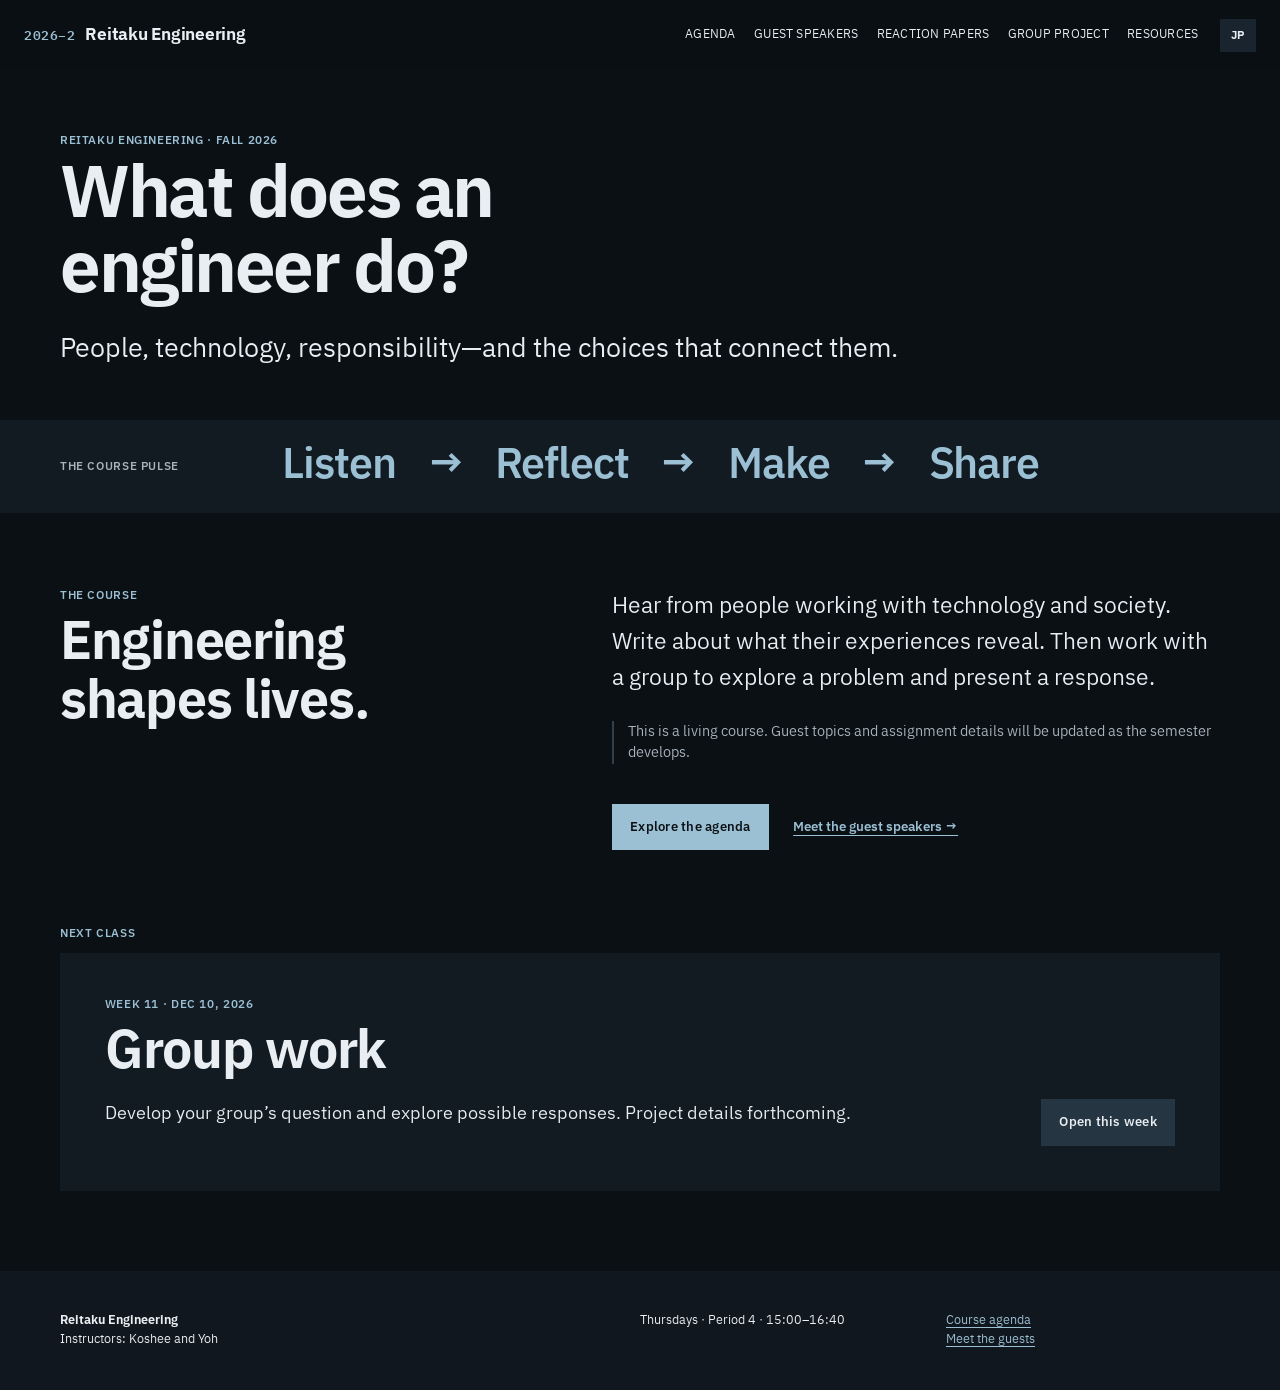
==== commit bd5de552: "Credit Koshee and Yoh as instructors" ====
--- a/index.html
+++ b/index.html
@@ -1 +1 @@
-<!doctype html><html lang="en"><head><meta charset="utf-8"><meta name="viewport" content="width=device-width, initial-scale=1"><meta name="description" content="Fall 2026 Reitaku Engineering course with Yoh"><title>Home · Reitaku Engineering</title><link rel="icon" href="favicon.svg" type="image/svg+xml"><link rel="preconnect" href="https://fonts.googleapis.com"><link rel="preconnect" href="https://fonts.gstatic.com" crossorigin><link href="https://fonts.googleapis.com/css2?family=IBM+Plex+Mono:wght@400;500;600&family=IBM+Plex+Sans+JP:wght@400;500;600;700&family=IBM+Plex+Sans:wght@400;500;600;700&display=swap" rel="stylesheet"><link rel="stylesheet" href="assets/styles.css?v=55b4c68"><link rel="stylesheet" href="assets/design.css?v=3"></head><body data-page="index"><a class="skip-link" href="#main">Skip to content</a><header class="site-header"><a class="wordmark" href="index.html"><span>2026–2</span> Reitaku Engineering</a><button class="menu-toggle" aria-expanded="false" aria-controls="site-nav" data-ja="メニュー">Menu</button><nav id="site-nav" class="site-nav" aria-label="Course navigation"><a href="agenda.html" data-ja="授業予定">Agenda</a><a href="guests.html" data-ja="ゲスト講師">Guest speakers</a><a href="reactions.html" data-ja="リアクションペーパー">Reaction papers</a><a href="project.html" data-ja="グループ課題">Group project</a><a href="resources.html" data-ja="資料">Resources</a></nav></header><main id="main"><section class="page-hero wrap"><p class="eyebrow" data-ja="麗澤エンジニアリング · 2026年度後期">Reitaku Engineering · Fall 2026</p><h1 data-ja="エンジニアは<br>何をする人？">What does an<br>engineer do?</h1><p class="dek" data-ja="人、技術、責任。そのつながりを考える授業です。">People, technology, responsibility—and the choices that connect them.</p></section><section class="manifesto"><div class="wrap manifesto-grid"><p class="section-label" data-ja="授業の流れ">The course pulse</p><p class="pulse"><span data-ja="聞く">Listen</span> <span>→</span> <span data-ja="考える">Reflect</span> <span>→</span> <span data-ja="つくる">Make</span> <span>→</span> <span data-ja="伝える">Share</span></p></div></section><section class="wrap intro-grid"><div><p class="section-label" data-ja="この授業について">The course</p><h2 data-ja="技術は人の暮らしに関わる。">Engineering shapes lives.</h2></div><div class="prose-large"><p data-ja="実際に技術や社会に関わるゲストの話を聞き、自分の考えを文章にします。後半はグループで問題を探り、提案を発表します。">Hear from people working with technology and society. Write about what their experiences reveal. Then work with a group to explore a problem and present a response.</p><p class="living-course" data-ja="この授業は進行に合わせて更新します。講演内容や課題の詳細は随時案内します。">This is a living course. Guest topics and assignment details will be updated as the semester develops.</p><div class="hero-actions"><a class="button" href="agenda.html" data-ja="授業予定を見る">Explore the agenda</a><a class="text-link" href="guests.html" data-ja="ゲスト講師を見る →">Meet the guest speakers →</a></div></div></section><section class="wrap now-section"><p class="section-label" data-ja="次の授業">Next class</p><div class="feature-card" id="next-class"><p data-ja="授業予定を読み込み中…">Loading schedule…</p></div></section></main><footer class="site-footer"><div class="wrap footer-grid"><p><strong>Reitaku Engineering</strong><br><span data-ja="担当：Yoh">Instructor: Yoh</span></p><p data-ja="木曜日 · 4限 · 15:00–16:40">Thursdays · Period 4 · 15:00–16:40</p><p><a href="agenda.html" data-ja="授業予定を見る">Course agenda</a><br><a href="guests.html" data-ja="ゲスト講師を見る">Meet the guests</a></p></div></footer><script src="assets/site.js?v=3"></script></body></html>+<!doctype html><html lang="en"><head><meta charset="utf-8"><meta name="viewport" content="width=device-width, initial-scale=1"><meta name="description" content="Fall 2026 Reitaku Engineering course with Koshee and Yoh"><title>Home · Reitaku Engineering</title><link rel="icon" href="favicon.svg" type="image/svg+xml"><link rel="preconnect" href="https://fonts.googleapis.com"><link rel="preconnect" href="https://fonts.gstatic.com" crossorigin><link href="https://fonts.googleapis.com/css2?family=IBM+Plex+Mono:wght@400;500;600&family=IBM+Plex+Sans+JP:wght@400;500;600;700&family=IBM+Plex+Sans:wght@400;500;600;700&display=swap" rel="stylesheet"><link rel="stylesheet" href="assets/styles.css?v=55b4c68"><link rel="stylesheet" href="assets/design.css?v=3"></head><body data-page="index"><a class="skip-link" href="#main">Skip to content</a><header class="site-header"><a class="wordmark" href="index.html"><span>2026–2</span> Reitaku Engineering</a><button class="menu-toggle" aria-expanded="false" aria-controls="site-nav" data-ja="メニュー">Menu</button><nav id="site-nav" class="site-nav" aria-label="Course navigation"><a href="agenda.html" data-ja="授業予定">Agenda</a><a href="guests.html" data-ja="ゲスト講師">Guest speakers</a><a href="reactions.html" data-ja="リアクションペーパー">Reaction papers</a><a href="project.html" data-ja="グループ課題">Group project</a><a href="resources.html" data-ja="資料">Resources</a></nav></header><main id="main"><section class="page-hero wrap"><p class="eyebrow" data-ja="麗澤エンジニアリング · 2026年度後期">Reitaku Engineering · Fall 2026</p><h1 data-ja="エンジニアは<br>何をする人？">What does an<br>engineer do?</h1><p class="dek" data-ja="人、技術、責任。そのつながりを考える授業です。">People, technology, responsibility—and the choices that connect them.</p></section><section class="manifesto"><div class="wrap manifesto-grid"><p class="section-label" data-ja="授業の流れ">The course pulse</p><p class="pulse"><span data-ja="聞く">Listen</span> <span>→</span> <span data-ja="考える">Reflect</span> <span>→</span> <span data-ja="つくる">Make</span> <span>→</span> <span data-ja="伝える">Share</span></p></div></section><section class="wrap intro-grid"><div><p class="section-label" data-ja="この授業について">The course</p><h2 data-ja="技術は人の暮らしに関わる。">Engineering shapes lives.</h2></div><div class="prose-large"><p data-ja="実際に技術や社会に関わるゲストの話を聞き、自分の考えを文章にします。後半はグループで問題を探り、提案を発表します。">Hear from people working with technology and society. Write about what their experiences reveal. Then work with a group to explore a problem and present a response.</p><p class="living-course" data-ja="この授業は進行に合わせて更新します。講演内容や課題の詳細は随時案内します。">This is a living course. Guest topics and assignment details will be updated as the semester develops.</p><div class="hero-actions"><a class="button" href="agenda.html" data-ja="授業予定を見る">Explore the agenda</a><a class="text-link" href="guests.html" data-ja="ゲスト講師を見る →">Meet the guest speakers →</a></div></div></section><section class="wrap now-section"><p class="section-label" data-ja="次の授業">Next class</p><div class="feature-card" id="next-class"><p data-ja="授業予定を読み込み中…">Loading schedule…</p></div></section></main><footer class="site-footer"><div class="wrap footer-grid"><p><strong>Reitaku Engineering</strong><br><span data-ja="担当：Koshee・Yoh">Instructors: Koshee and Yoh</span></p><p data-ja="木曜日 · 4限 · 15:00–16:40">Thursdays · Period 4 · 15:00–16:40</p><p><a href="agenda.html" data-ja="授業予定を見る">Course agenda</a><br><a href="guests.html" data-ja="ゲスト講師を見る">Meet the guests</a></p></div></footer><script src="assets/site.js?v=3"></script></body></html>
--- a/assets/design.css
+++ b/assets/design.css
@@ -110,7 +110,10 @@
 .material-heading h4 { font-size: 1.08rem; }
 .week-one-slideshow, .engineer-map-viewer { border: 0; }
 .engineer-map-viewer:not(:fullscreen):not(.is-fullscreen-fallback) { cursor: zoom-in; touch-action: auto; }
+.engineer-map-viewer:not(:fullscreen):not(.is-fullscreen-fallback) .map-hotspots,
+.engineer-map-viewer:not(:fullscreen):not(.is-fullscreen-fallback) .map-viewer-instruction { display: none; }
 .engineer-map-viewer:not(:fullscreen):not(.is-fullscreen-fallback) .map-viewer-toolbar { display: none; }
+.map-term { cursor: default; }
 .map-open-cue { position: absolute; z-index: 5; right: .65rem; bottom: .65rem; padding: .38rem .55rem; background: rgba(13,20,27,.9); color: var(--ink); font: 600 .68rem/1.3 var(--sans); pointer-events: none; }
 .engineer-map-viewer:fullscreen .map-open-cue, .engineer-map-viewer.is-fullscreen-fallback .map-open-cue { display: none; }
 .slide-toolbar { border-top-color: var(--rule); }
